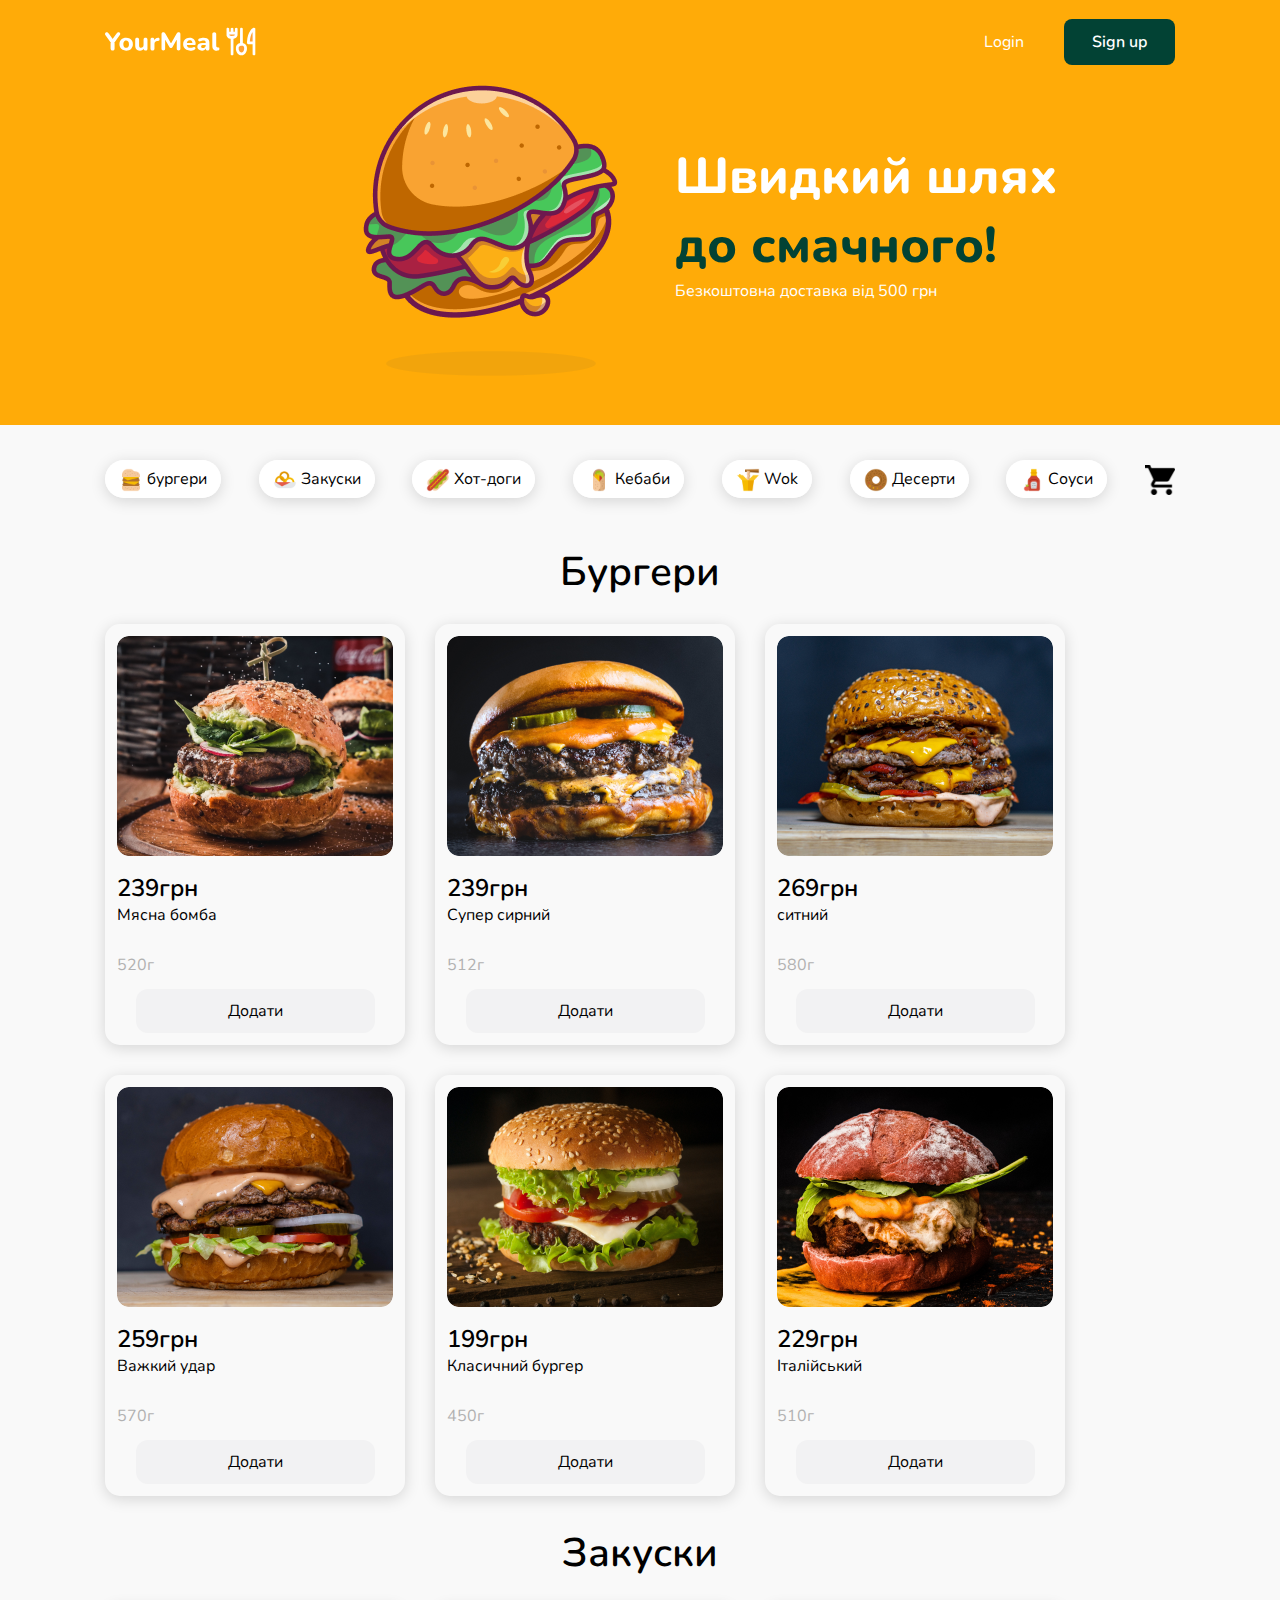
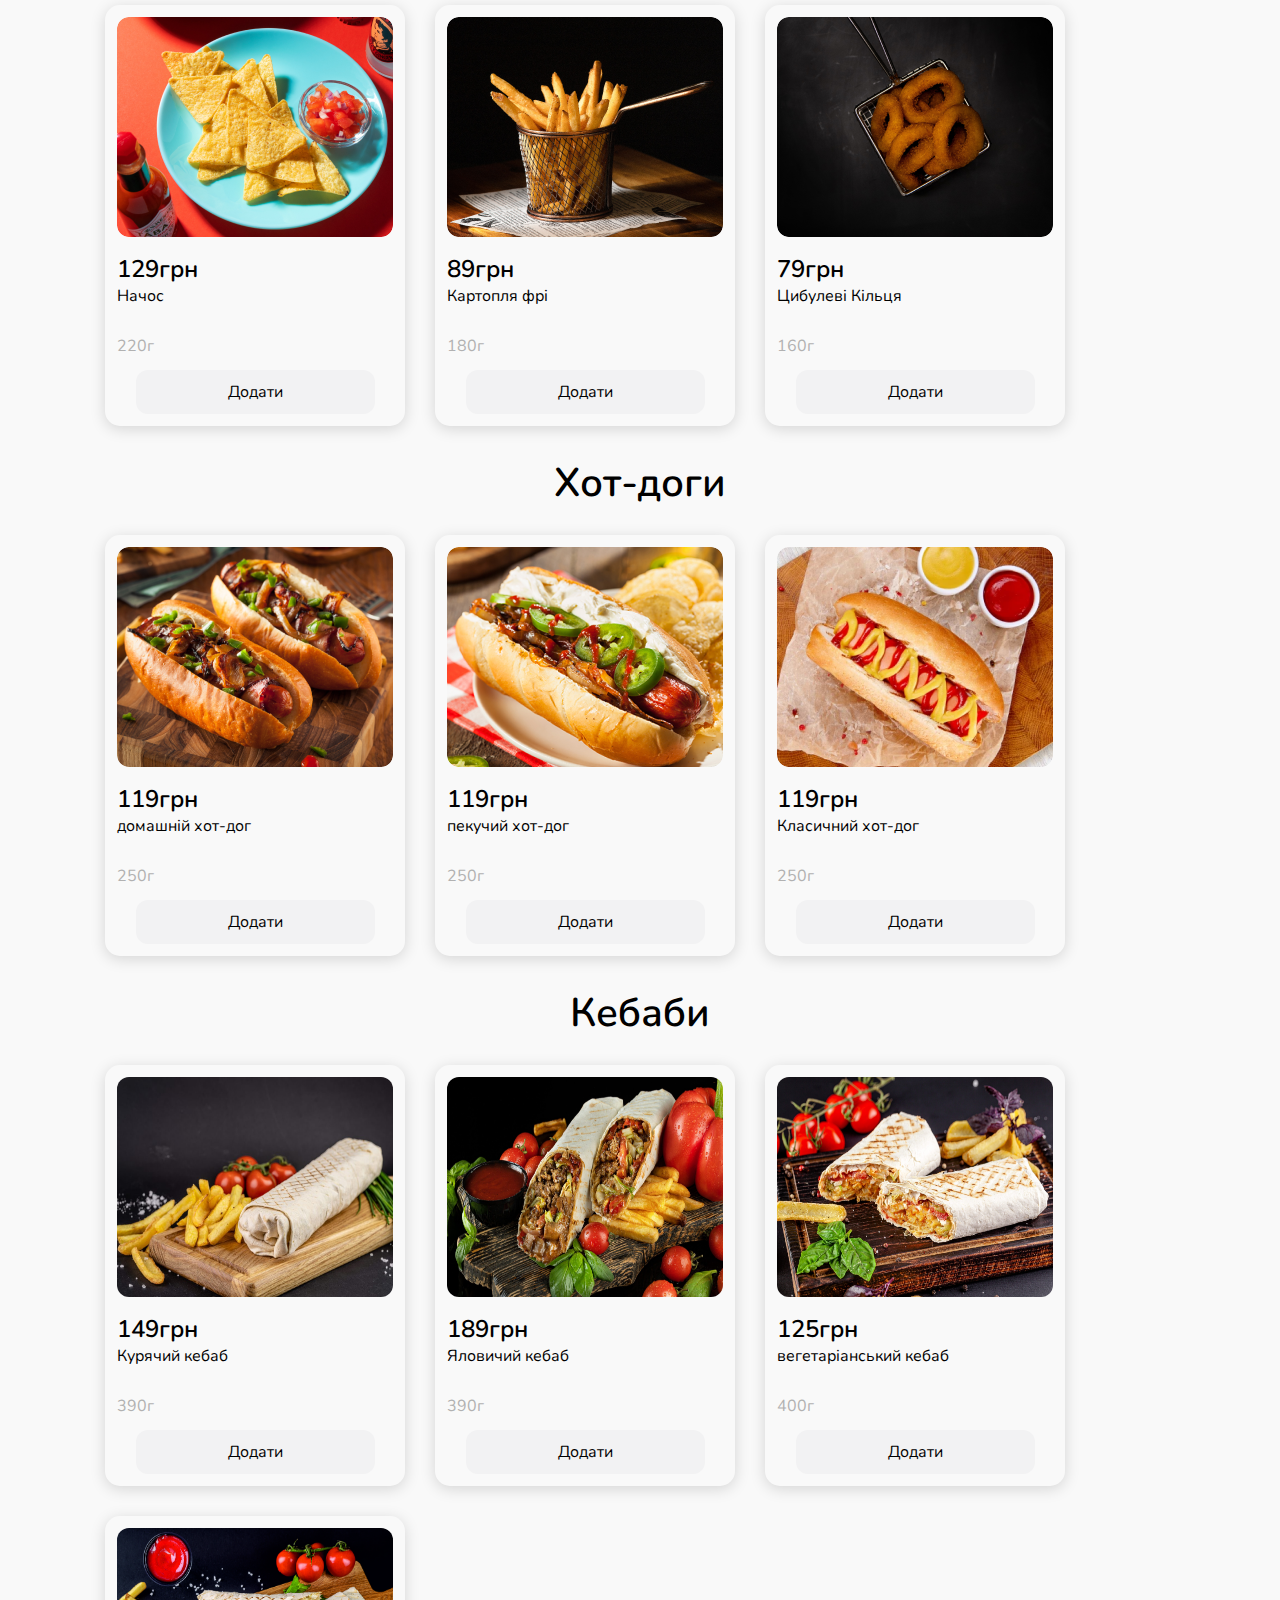
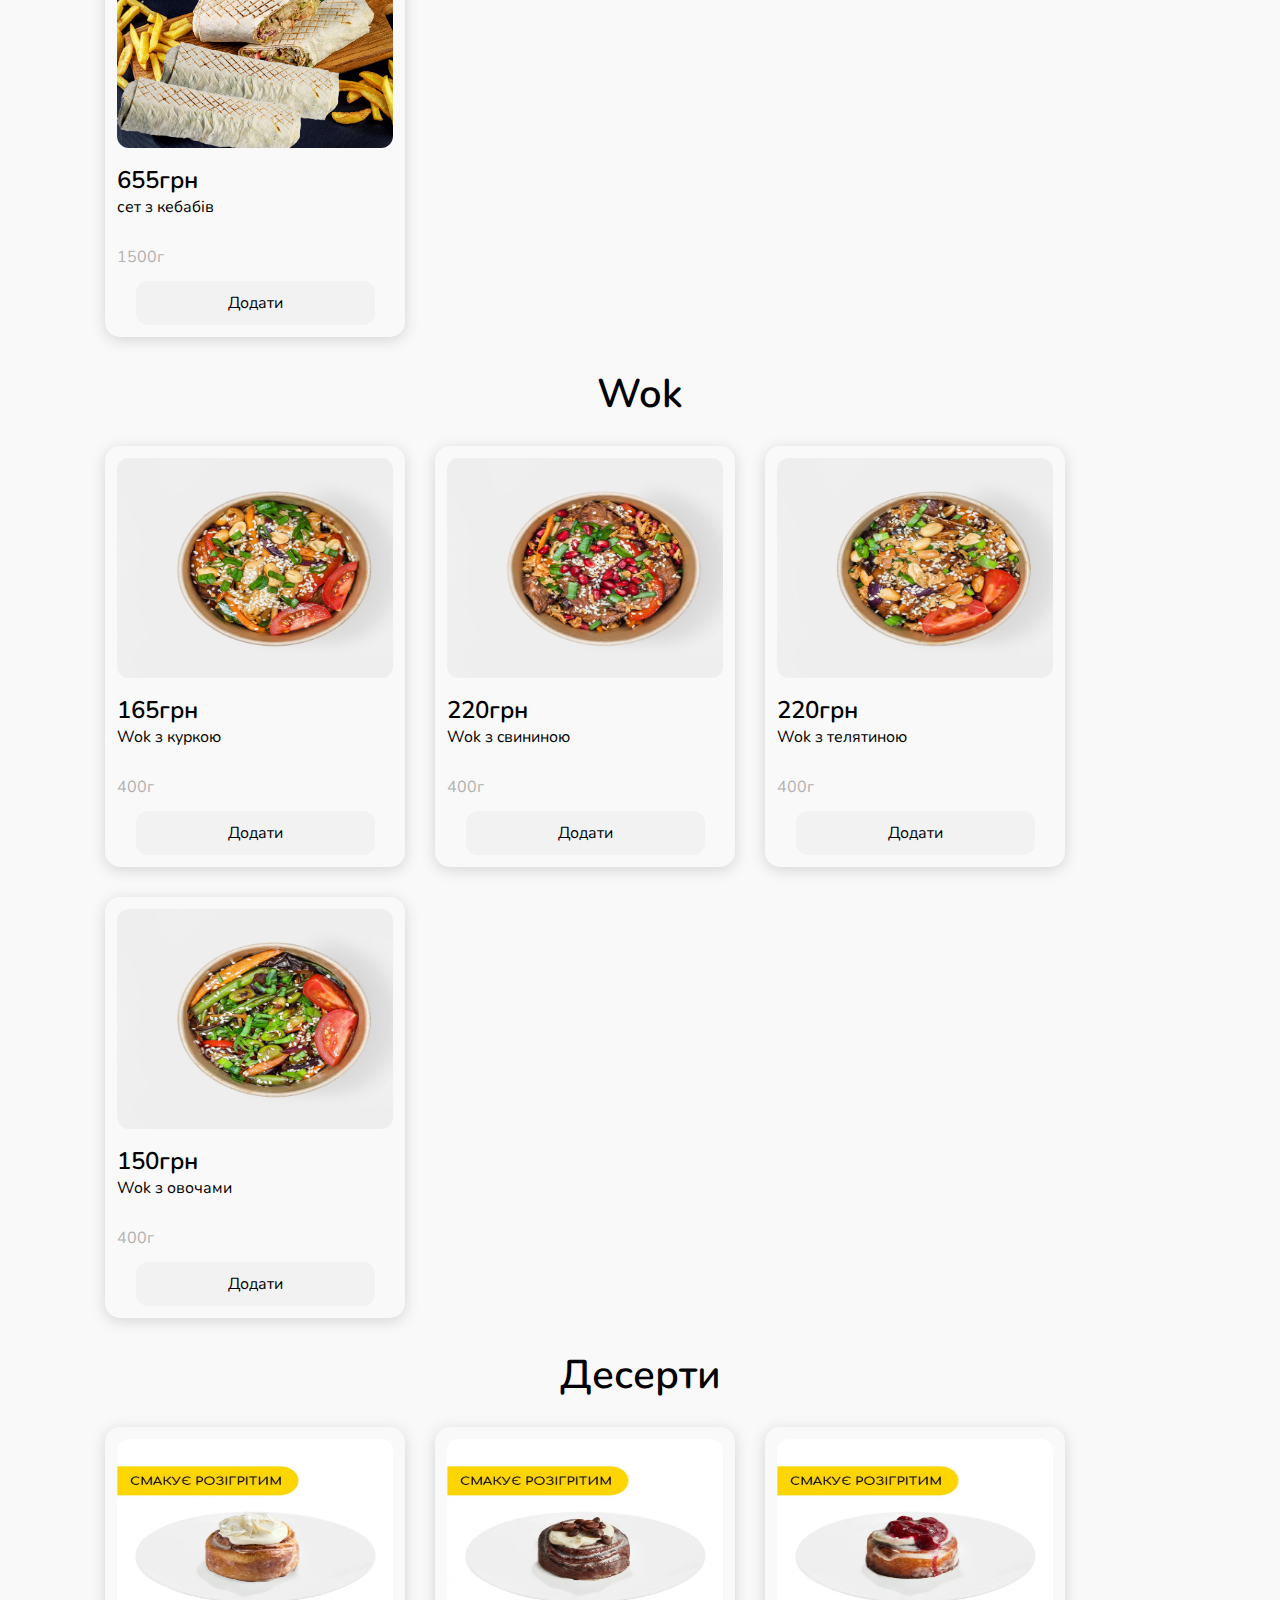
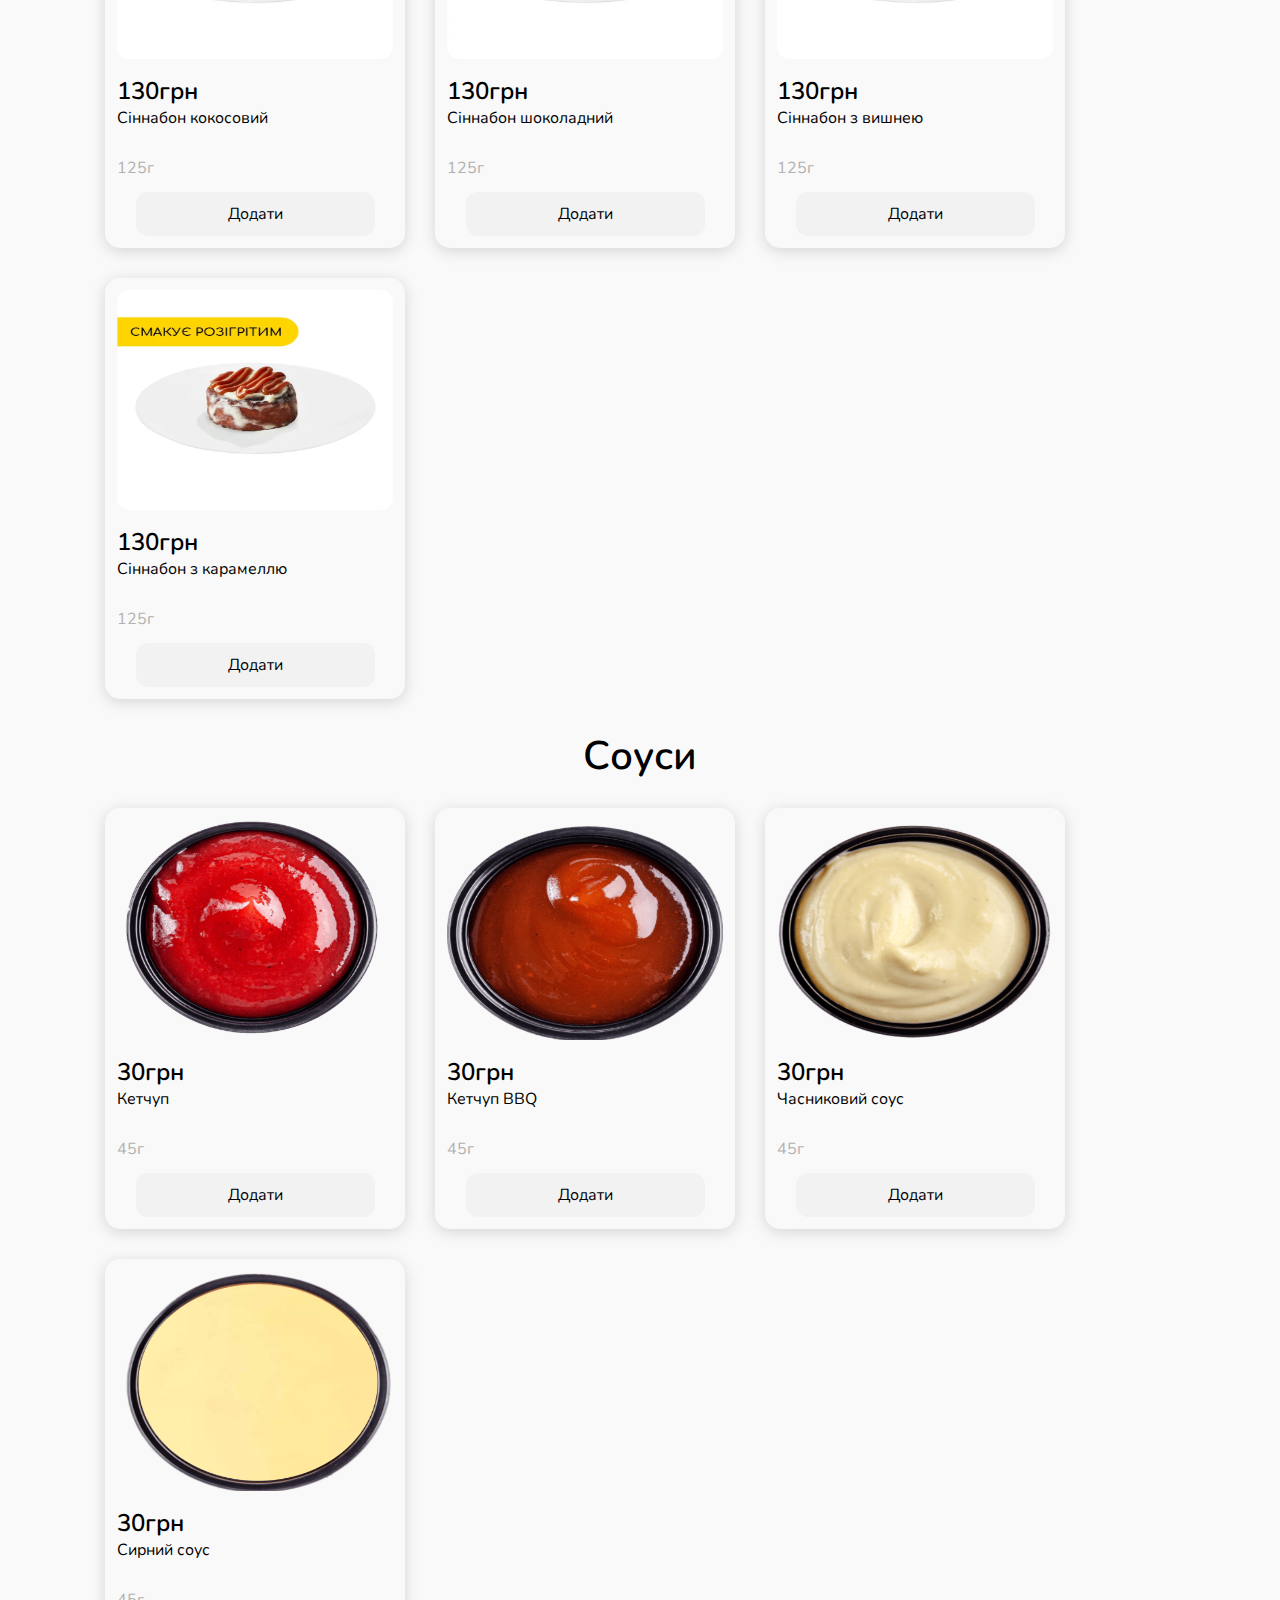
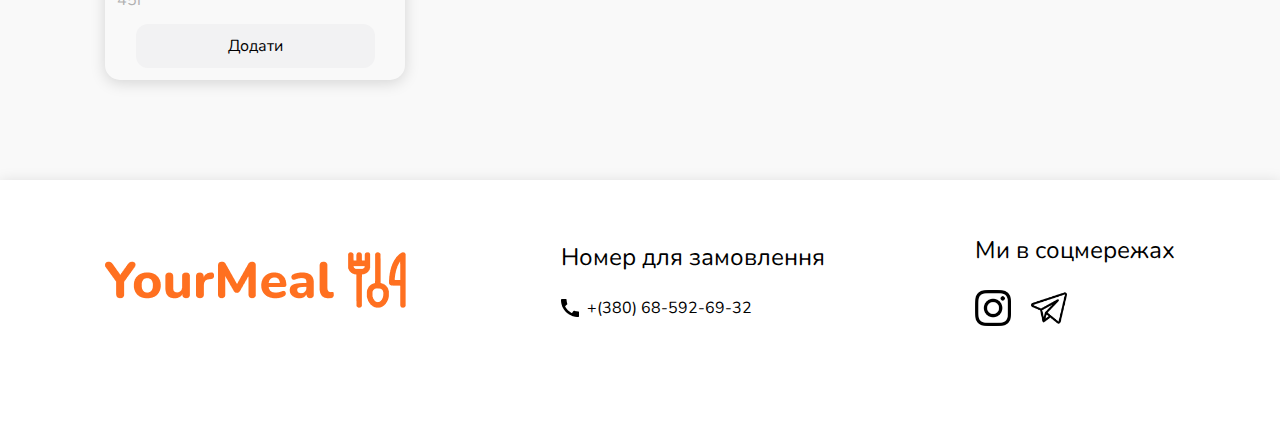
==== index.html @ e58328cc "Add YourMeal folder" ====
<!DOCTYPE html>
<html lang="en">
<head>
    <meta charset="UTF-8">
    <meta name="viewport" content="width=device-width, initial-scale=1.0">
    <link rel="icon" href="./img/page-img/pic.png" type="image/png">
    <title>YourMeal</title>
    <link rel="stylesheet" href="./css/reset.css">
    <link rel="stylesheet" href="./css/main.css">
    <!-- шрифти -->
    <link rel="preconnect" href="https://fonts.googleapis.com">
    <link rel="preconnect" href="https://fonts.gstatic.com" crossorigin>
    <link href="https://fonts.googleapis.com/css2?family=Nunito:wght@200..1000&display=swap" rel="stylesheet">
</head>
<body>
    <header class="header" id="header">
        <div class="container">
            <div class="header__nav-wrap">
                <a href="./index.html"><img src="./img/page-img/logo-header.svg" alt="YourMeal" class="logo"></a>
    
                <ul class="nav-btn">
                    <li class="nav-btn__item"><a href="#!" class="btn-login">Login</a></li>
                    <li class="nav-btn__item"><a href="#!" class="btn-sign">Sign up</a></li>
                </ul>
            </div> 
        </div>

        <div class="header__wrap">
                <img src="./img/page-img/pic.png" alt="pic">
                <div class="header-text-block">
                    <h1 class="header-title">Швидкий шлях <span class="accent">до смачного!</span></h1>
                    <p class="header-p">Безкоштовна доставка від 500 грн</p>
                </div>  
        </div>
    </header>

    <nav class="nav" id="nav">
        <div class="container">
            <div class="nav-row">

                <ul class="nav-list">
                    <li class="nav-list__item">
                        <a href="#burgers" class="nav-list__link"> <img src="./img/nav-logo/icon-cheeseburger.svg" alt="бургери"> бургери</a>
                    </li>

                    <li class="nav-list__item">
                        <a href="#snacks" class="nav-list__link"> <img src="./img/nav-logo/icon-onion.svg" alt="Закуски"> Закуски</a>
                    </li>

                    <li class="nav-list__item">
                        <a href="#hot-dogs" class="nav-list__link"> <img src="./img/nav-logo/icon-hotdog.svg" alt="Хот-доги"> Хот-доги</a>
                    </li>

                    <li class="nav-list__item">
                        <a href="#kebabs" class="nav-list__link"> <img src="./img/nav-logo/icon-shaurma.svg" alt="Кебаби"> Кебаби</a>
                    </li>

                    <li class="nav-list__item">
                        <a href="#wok" class="nav-list__link"> <img src="./img/nav-logo/icon-wok.svg" alt="Wok"> Wok</a>
                    </li>

                    <li class="nav-list__item">
                        <a href="#desserts" class="nav-list__link"> <img src="./img/nav-logo/icon-sweet.svg" alt="Десерти"> Десерти</a>
                    </li>

                    <li class="nav-list__item">
                        <a href="#sauces" class="nav-list__link"> <img src="./img/nav-logo/icon-catchup.svg" alt="Соуси"> Соуси</a>
                    </li>

                    <div>
                        <li class="nav-list__basket">
                            <a href="./basket.html" class="cart"><img src="./img/nav-logo/shopping-cart.png" alt="shopping cart" class="nav-list__logo"></a>
                        </li>
                    </div>
                </ul>
                
            </div>

        </div>
    </nav>

    <main class="menu-burgers">
        <div class="container">
            <a name="burgers"><h2 class="h2-food">Бургери</h2></a>

            <ul class="cards">
                <li class="card">
                    <div class="card__content">
                        <div class="card__content-wrap">
                            <img src="./img/burgers/bomb-burger.png" alt="Мясна бомба" class="card__img">
                            
                            <div class="card__title-wrap">
                                <div class="card__price">
                                    <p class="price-number">239</p>
                                    <p>грн</p>
                                </div>

                                <p class="card__name">Мясна бомба</p>
                            </div>
                            
                            <p class="card__waight">520г</p>
                        </div>
                        
                        <div class="card__btn-wrap">
                            <button class="card__btn">Додати</button>
                        </div>
                    </div>
                </li>

                <li class="card">
                    <div class="card__content">
                        <div class="card__content-wrap">
                            <img src="./img/burgers/cheese-burger.png" alt="Супер сирний бургер" class="card__img">
                            
                            <div class="card__title-wrap">
                                <div class="card__price">
                                    <p class="price-number">239</p>
                                    <p>грн</p>
                                </div>
                                <h5 class="card__name">Супер сирний</h5>
                            </div>
                            
                            <p class="card__waight">512г</p>
                        </div>
                        
                        <div class="card__btn-wrap">
                            <button class="card__btn">Додати</button>
                        </div>
                    </div>
                </li>

                <li class="card">
                    <div class="card__content">
                        <div class="card__content-wrap">
                            <img src="./img/burgers/big-burger.png" alt="Ситний бургер" class="card__img">
                            
                            <div class="card__title-wrap">
                                <div class="card__price">
                                    <p class="price-number">269</p>
                                    <p>грн</p>
                                </div>
                                <h5 class="card__name">ситний</h5>
                            </div>
                            
                            <p class="card__waight">580г</p>
                        </div>
                        
                        <div class="card__btn-wrap">
                            <button class="card__btn">Додати</button>
                        </div>
                    </div>
                </li>

                <li class="card">
                    <div class="card__content">
                        <div class="card__content-wrap">
                            <img src="./img/burgers/hit-burger.png" alt="Важкий удар" class="card__img">
                            
                            <div class="card__title-wrap">
                                <div class="card__price">
                                    <p class="price-number">259</p>
                                    <p>грн</p>
                                </div>
                                <h5 class="card__name">Важкий удар</h5>
                            </div>
                            
                            <p class="card__waight">570г</p>
                        </div>
                        
                        <div class="card__btn-wrap">
                            <button class="card__btn">Додати</button>
                        </div>
                    </div>
                </li>

                <li class="card">
                    <div class="card__content">
                        <div class="card__content-wrap">
                            <img src="./img/burgers/classic-burger.png" alt="Класичний бургер" class="card__img">
                            
                            <div class="card__title-wrap">
                                <div class="card__price">
                                    <p class="price-number">199</p>
                                    <p>грн</p>
                                </div>
                                <h5 class="card__name">Класичний бургер</h5>
                            </div>
                            
                            <p class="card__waight">450г</p>
                        </div>
                        
                        <div class="card__btn-wrap">
                            <button class="card__btn">Додати</button>
                        </div>
                    </div>
                </li>

                <li class="card">
                    <div class="card__content">
                        <div class="card__content-wrap">
                            <img src="./img/burgers/italian-burger.png" alt="Італійський" class="card__img">
                            
                            <div class="card__title-wrap">
                                <div class="card__price">
                                    <p class="price-number">229</p>
                                    <p>грн</p>
                                </div>
                                <h5 class="card__name">Італійський</h5>
                            </div>
                            
                            <p class="card__waight">510г</p>
                        </div>
                        
                        <div class="card__btn-wrap">
                            <button class="card__btn">Додати</button>
                        </div>
                    </div>
                </li>
            </ul>

        </div>
    </main>

    <main class="menu-snacks">
        <div class="container">
            <a name="snacks"><h2 class="h2-food">Закуски</h2></a>

            <ul class="cards">
                <li class="card">
                    <div class="card__content">
                        <div class="card__content-wrap">
                            <img src="./img/snacks/fleece.png" alt="Начос" class="card__img">
                            
                            <div class="card__title-wrap">
                                <div class="card__price">
                                    <p class="price-number">129</p>
                                    <p>грн</p>
                                </div>
                                <h5 class="card__name">Начос</h5>
                            </div>
                            
                            <p class="card__waight">220г</p>
                        </div>
                        
                        <div class="card__btn-wrap">
                            <button class="card__btn">Додати</button>
                        </div>
                    </div>
                </li>
            
                <li class="card">
                    <div class="card__content">
                        <div class="card__content-wrap">
                            <img src="./img/snacks/french-fries.png" alt="Картопля фрі" class="card__img">
                            
                            <div class="card__title-wrap">
                                <div class="card__price">
                                    <p class="price-number">89</p>
                                    <p>грн</p>
                                </div>
                                <h5 class="card__name">Картопля фрі</h5>
                            </div>
                            
                            <p class="card__waight">180г</p>
                        </div>
                        
                        <div class="card__btn-wrap">
                            <button class="card__btn">Додати</button>
                        </div>
                    </div>
                </li>
            
                <li class="card">
                    <div class="card__content">
                        <div class="card__content-wrap">
                            <img src="./img/snacks/onion-rings.png" alt="Цибулеві кільця" class="card__img">
                            
                            <div class="card__title-wrap">
                                <div class="card__price">
                                    <p class="price-number">79</p>
                                    <p>грн</p>
                                </div>
                                <h5 class="card__name">Цибулеві Кільця</h5>
                            </div>
                            
                            <p class="card__waight">160г</p>
                        </div>
                        
                        <div class="card__btn-wrap">
                            <button class="card__btn">Додати</button>
                        </div>
                    </div>
                </li>
            </ul>

        </div>
    </main>

    <main class="menu-hot-dogs">
        <div class="container">
            <a name="hot-dogs"><h2 class="h2-food">Хот-доги</h2></a>

            <ul class="cards">
                <li class="card">
                    <div class="card__content">
                        <div class="card__content-wrap">
                            <img src="./img/hot-dogs/homely.png" alt="домашній хот-дог" class="card__img">
                            
                            <div class="card__title-wrap">
                                <div class="card__price">
                                    <p class="price-number">119</p>
                                    <p>грн</p>
                                </div>
                                <h5 class="card__name">домашній хот-дог</h5>
                            </div>
                            
                            <p class="card__waight">250г</p>
                        </div>
                        
                        <div class="card__btn-wrap">
                            <button class="card__btn">Додати</button>
                        </div>
                    </div>
                </li>
            
                <li class="card">
                    <div class="card__content">
                        <div class="card__content-wrap">
                            <img src="./img/hot-dogs/burning.png" alt="пекучий хот-дог" class="card__img">
                            
                            <div class="card__title-wrap">
                                <div class="card__price">
                                    <p class="price-number">119</p>
                                    <p>грн</p>
                                </div>
                                <h5 class="card__name">пекучий хот-дог</h5>
                            </div>
                            
                            <p class="card__waight">250г</p>
                        </div>
                        
                        <div class="card__btn-wrap">
                            <button class="card__btn">Додати</button>
                        </div>
                    </div>
                </li>
            
                <li class="card">
                    <div class="card__content">
                        <div class="card__content-wrap">
                            <img src="./img/hot-dogs/classic.png" alt="Класичний хот-дог" class="card__img">
                            
                            <div class="card__title-wrap">
                                <div class="card__price">
                                    <p class="price-number">119</p>
                                    <p>грн</p>
                                </div>
                                <h5 class="card__name">Класичний хот-дог</h5>
                            </div>
                            
                            <p class="card__waight">250г</p>
                        </div>
                        
                        <div class="card__btn-wrap">
                            <button class="card__btn">Додати</button>
                        </div>
                    </div>
                </li>
            </ul>

        </div>
    </main>
    
    <main class="menu-kebabs">
        
        <div class="container">
            <a name="kebabs"><h2 class="h2-food">Кебаби</h2></a>

            <ul class="cards">
                <li class="card">
                    <div class="card__content">
                        <div class="card__content-wrap">
                            <img src="./img/kebab/chicken.jpg" alt="Курячий кебаб" class="card__img">
                            
                            <div class="card__title-wrap">
                                <div class="card__price">
                                    <p class="price-number">149</p>
                                    <p>грн</p>
                                </div>
                                <h5 class="card__name">Курячий кебаб</h5>
                            </div>
                            
                            <p class="card__waight">390г</p>
                        </div>
                        
                        <div class="card__btn-wrap">
                            <button class="card__btn">Додати</button>
                        </div>
                    </div>
                </li>
            
                <li class="card">
                    <div class="card__content">
                        <div class="card__content-wrap">
                            <img src="./img/kebab/beef.jpg" alt="Яловичий кебаб" class="card__img">
                            
                            <div class="card__title-wrap">
                                <div class="card__price">
                                    <p class="price-number">189</p>
                                    <p>грн</p>
                                </div>
                                <h5 class="card__name">Яловичий кебаб</h5>
                            </div>
                            
                            <p class="card__waight">390г</p>
                        </div>
                        
                        <div class="card__btn-wrap">
                            <button class="card__btn">Додати</button>
                        </div>
                    </div>
                </li>
            
                <li class="card">
                    <div class="card__content">
                        <div class="card__content-wrap">
                            <img src="./img/kebab/vegetarian.jpg" alt="вегетаріанський кебаб" class="card__img">
                            
                            <div class="card__title-wrap">
                                <div class="card__price">
                                    <p class="price-number">125</p>
                                    <p>грн</p>
                                </div>
                                <h5 class="card__name">вегетаріанський кебаб</h5>
                            </div>
                            
                            <p class="card__waight">400г</p>
                        </div>
                        
                        <div class="card__btn-wrap">
                            <button class="card__btn">Додати</button>
                        </div>
                    </div>
                </li>

                <li class="card">
                    <div class="card__content">
                        <div class="card__content-wrap">
                            <img src="./img/kebab/set.jpg" alt="сет з кебабів" class="card__img">
                            
                            <div class="card__title-wrap">
                                <div class="card__price">
                                    <p class="price-number">655</p>
                                    <p>грн</p>
                                </div>
                                <h5 class="card__name">сет з кебабів</h5>
                            </div>
                            
                            <p class="card__waight">1500г</p>
                        </div>
                        
                        <div class="card__btn-wrap">
                            <button class="card__btn">Додати</button>
                        </div>
                    </div>
                </li>

            </ul>

        </div>
    </main>

    <main class="menu-wok">
        <div class="container">
            <a name="wok"><h2 class="h2-food">Wok</h2></a>

            <ul class="cards">
                <li class="card">
                    <div class="card__content">
                        <div class="card__content-wrap">
                            <img src="./img/wok/chiken.jpg" alt="Wok з куркою" class="card__img">
                            
                            <div class="card__title-wrap">
                                <div class="card__price">
                                    <p class="price-number">165</p>
                                    <p>грн</p>
                                </div>
                                <h5 class="card__name">Wok з куркою</h5>
                            </div>
                            
                            <p class="card__waight">400г</p>
                        </div>
                        
                        <div class="card__btn-wrap">
                            <button class="card__btn">Додати</button>
                        </div>
                    </div>
                </li>
            
                <li class="card">
                    <div class="card__content">
                        <div class="card__content-wrap">
                            <img src="./img/wok/porcine.jpg" alt="Wok з свининою" class="card__img">
                            
                            <div class="card__title-wrap">
                                <div class="card__price">
                                    <p class="price-number">220</p>
                                    <p>грн</p>
                                </div>
                                <h5 class="card__name">Wok з cвининою</h5>
                            </div>
                            
                            <p class="card__waight">400г</p>
                        </div>
                        
                        <div class="card__btn-wrap">
                            <button class="card__btn">Додати</button>
                        </div>
                    </div>
                </li>
            
                <li class="card">
                    <div class="card__content">
                        <div class="card__content-wrap">
                            <img src="./img/wok/beef.jpg" alt="Wok з телятиною" class="card__img">
                            
                            <div class="card__title-wrap">
                                <div class="card__price">
                                    <p class="price-number">220</p>
                                    <p>грн</p>
                                </div>
                                <h5 class="card__name">Wok з телятиною</h5>
                            </div>
                            
                            <p class="card__waight">400г</p>
                        </div>
                        
                        <div class="card__btn-wrap">
                            <button class="card__btn">Додати</button>
                        </div>
                    </div>
                </li>

                
                    <li class="card">
                        <div class="card__content">
                            <div class="card__content-wrap">
                                <img src="./img/wok/vegetable.jpg" alt="Wok з овочами" class="card__img">
                                
                                <div class="card__title-wrap">
                                    <div class="card__price">
                                        <p class="price-number">150</p>
                                        <p>грн</p>
                                    </div>
                                    <h5 class="card__name">Wok з овочами</h5>
                                </div>
                                
                                <p class="card__waight">400г</p>
                            </div>
                            
                            <div class="card__btn-wrap">
                                <button class="card__btn">Додати</button>
                            </div>
                        </div>
                    </li>
            </ul>

        </div>
    </main>

    <main class="menu-desserts">
        <div class="container">
            <a name="desserts"><h2 class="h2-food">Десерти</h2></a>

            <ul class="cards">
                <li class="card">
                    <div class="card__content">
                        <div class="card__content-wrap">
                            <img src="./img/desserts/cinnabon-coconut.webp" alt="Сіннабон кокосовий" class="card__img">
                            
                            <div class="card__title-wrap">
                                <div class="card__price">
                                    <p class="price-number">130</p>
                                    <p>грн</p>
                                </div>
                                <h5 class="card__name">Сіннабон кокосовий</h5>
                            </div>
                            
                            <p class="card__waight">125г</p>
                        </div>
                        
                        <div class="card__btn-wrap">
                            <button class="card__btn">Додати</button>
                        </div>
                    </div>
                </li>
            
                <li class="card">
                    <div class="card__content">
                        <div class="card__content-wrap">
                            <img src="./img/desserts/sinn-choc.webp" alt="Сіннабон шоколадний" class="card__img">
                            
                            <div class="card__title-wrap">
                                <div class="card__price">
                                    <p class="price-number">130</p>
                                    <p>грн</p>
                                </div>
                                <h5 class="card__name">Сіннабон шоколадний</h5>
                            </div>
                            
                            <p class="card__waight">125г</p>
                        </div>
                        
                        <div class="card__btn-wrap">
                            <button class="card__btn">Додати</button>
                        </div>
                    </div>
                </li>
            
                <li class="card">
                    <div class="card__content">
                        <div class="card__content-wrap">
                            <img src="./img/desserts/sinn-cher.webp" alt="Сіннабон з вишнею" class="card__img">
                            
                            <div class="card__title-wrap">
                                <div class="card__price">
                                    <p class="price-number">130</p>
                                    <p>грн</p>
                                </div>
                                <h5 class="card__name">Сіннабон з вишнею</h5>
                            </div>
                            
                            <p class="card__waight">125г</p>
                        </div>
                        
                        <div class="card__btn-wrap">
                            <button class="card__btn">Додати</button>
                        </div>
                    </div>
                </li>

                <li class="card">
                    <div class="card__content">
                        <div class="card__content-wrap">
                            <img src="./img/desserts/sinn-caram.webp" alt="Сіннабон з карамеллю" class="card__img">
                                
                            <div class="card__title-wrap">
                                <div class="card__price">
                                    <p class="price-number">130</p>
                                    <p>грн</p>
                                </div>
                                <h5 class="card__name">Сіннабон з карамеллю</h5>
                            </div>
                                
                            <p class="card__waight">125г</p>
                        </div>
                            
                        <div class="card__btn-wrap">
                            <button class="card__btn">Додати</button>
                        </div>
                    </div>
                </li>

            </ul>

        </div>
    </main>

    <main class="menu-sauces">
        <div class="container">
            <a name="sauces"><h2 class="h2-food">Соуси</h2></a>

            <ul class="cards">
                <li class="card">
                    <div class="card__content">
                        <div class="card__content-wrap">
                            <img src="./img/sauces/ketchup.png" alt="Кетчуп" class="card__img">
                            
                            <div class="card__title-wrap">
                                <div class="card__price">
                                    <p class="price-number">30</p>
                                    <p>грн</p>
                                </div>
                                <h5 class="card__name">Кетчуп</h5>
                            </div>
                            
                            <p class="card__waight">45г</p>
                        </div>
                        
                        <div class="card__btn-wrap">
                            <button class="card__btn">Додати</button>
                        </div>
                    </div>
                </li>
            
                <li class="card">
                    <div class="card__content">
                        <div class="card__content-wrap">
                            <img src="./img/sauces/ketchup-bbq.png" alt="Кетчуп BBQ" class="card__img">
                            
                            <div class="card__title-wrap">
                                <div class="card__price">
                                    <p class="price-number">30</p>
                                    <p>грн</p>
                                </div>
                                <h5 class="card__name">Кетчуп BBQ</h5>
                            </div>
                            
                            <p class="card__waight">45г</p>
                        </div>
                        
                        <div class="card__btn-wrap">
                            <button class="card__btn">Додати</button>
                        </div>
                    </div>
                </li>
            
                <li class="card">
                    <div class="card__content">
                        <div class="card__content-wrap">
                            <img src="./img/sauces/garlicky.png" alt="Часниковий соус" class="card__img">
                            
                            <div class="card__title-wrap">
                                <div class="card__price">
                                    <p class="price-number">30</p>
                                    <p>грн</p>
                                </div>
                                <h5 class="card__name">Часниковий соус</h5>
                            </div>
                            
                            <p class="card__waight">45г</p>
                        </div>
                        
                        <div class="card__btn-wrap">
                            <button class="card__btn">Додати</button>
                        </div>
                    </div>
                </li>

                
                <li class="card">
                    <div class="card__content">
                        <div class="card__content-wrap">
                            <img src="./img/sauces/cheesy.png" alt="сирний соус" class="card__img">
                                
                            <div class="card__title-wrap">
                                <div class="card__price">
                                    <p class="price-number">30</p>
                                    <p>грн</p>
                                </div>
                                <h5 class="card__name">Cирний соус</h5>
                            </div>
                                
                            <p class="card__waight">45г</p>
                        </div>
                            
                        <div class="card__btn-wrap">
                            <button class="card__btn">Додати</button>
                        </div>
                    </div>
                </li>

            </ul>

        </div>
    </main>

    <footer class="footer">
        <div class="container">
            <div class="footer-wrap">
                <a href="./index.html" class="img-logo"><img src="./img/page-img/logo-footer.png" alt="YourMeal"></a>
                

                    <div class="footer-text-block">
                        <h4 class="footer-title">Номер для замовлення</h4>
                        <div class="phone-wrap">
                            <img src="./img/footer-img/phone.png" alt="phone-icon">
                            <a href="tel:+380685926932" class="phone-number">+(380) 68-592-69-32</a>
                        </div>
                        
                    </div> 

                    <div class="footer-text-block">
                        <h4 class="footer-title">Ми в соцмережах</h4>
                        <div class="footer-logo-wrap">
                            <a href="#!"><img src="./img/footer-img/instagram.png" alt="instagram" class="footer-logo"></a>
                            <a href="#!"><img src="./img/footer-img/telegram.png" alt="telegram" class="footer-logo"></a>
                        </div>
                    </div> 
                
            </div>
        </div>
    </footer>

    <script src="./js/main.js"></script>
</body>
</html>
---- css/main.css ----
:root {
    --black: #000;
    --white: #fff;
    --bg-white: #F9F9F9;
    --accent: #024234; ;
    --yellow: #FFAB08; 
    --grey: #B1B1B1;
    --grey-btn: #F2F2F3;
    
    /* light mode */
    --text-color :var(--black);
    --page-bg: var(--bg-white);
    --header-bg: var(--yellow);
    --card-bg: var(--white);
    --title-waight: var(--grey);
    --color-btn: var(--grey-btn);
    --btn-hover: var(--accent);
    --text-hover: var(--white);


    /* Test color */
    /*#024234*/

    
    --box-shadow: 0px 3px 15px 0px rgba(0, 0, 0, 0.15);
   /* box-shadow: 0px 5px 35px 0px rgba(0, 0, 0, 0.25);*/
}

html {
    scroll-behavior: smooth;
}

body {
    font-family: 'Nunito', sans-serif;
    min-height: 100vh;
    color: var(--text-color);  
    background: var(--page-bg);
    font-size: 16px;
}

.container {
    padding-left: 105px;
    padding-right: 105px;
}

/* Header */

.header {
    padding-top: 24px;
    padding-bottom: 24px; /*у макеті немає*/

    background-color: var(--header-bg);
}

.header__nav-wrap {
    display: flex;
    justify-content: space-between;
    align-items: center;
    column-gap: 30px;
    row-gap: 20px;
    flex-wrap: wrap;
}

.nav-btn {
    display: flex;
    align-items: center;
    column-gap: 40px;
    font-size: 16px;
}

.btn-login {
    color: var(--white);
    transition: color 0.3s ease;
}
.btn-login:hover {
    color: #024234;
}

.btn-sign {
    color: var(--white);
    background-color: var(--btn-hover);

    font-weight: 600;
    padding-top: 12px;
    padding-bottom: 12px;
    padding-left: 28px;
    padding-right: 28px;
    border-radius: 8px;

    transition: box-shadow 0.3s ease;
}
.btn-sign:hover {
    box-shadow: 0px 5px 35px 0px rgba(0, 0, 0, 0.20);
}

.header__wrap {
    display: flex; /* Додаємо Flexbox для .header-wrap */
    align-items: center; /* Центрує вертикально */
    column-gap: 21px; /* Відступ між колонками */
    padding-left: 328px;
    padding-bottom: 16px;
}

.header-title {
    font-size: 50px;
    font-weight: 800;
    color: var(--white);
    width: 437px;
}

.accent {
    color: var(--btn-hover);
}

.header-p {
    color: var(--white);
}

/* Nav */

.nav {
    padding-top: 40px;
    padding-bottom: 25px;
    

    background-color: var(--bg-white); /* Додайте фон, якщо потрібно */
    z-index: 1; /* Переконайтеся, що панель знаходиться поверх інших елементів */
    position: sticky; /* Застосуйте sticky позиціонування */
    top: 0; /* Прив'язка до верхньої частини вікна */
}

.nav.box-shadow {
    box-shadow: var(--box-shadow); /* Додаємо box-shadow */
}

.nav-list {
    display: flex;
    justify-content: space-between;
    align-items: center;
    column-gap: 24px;
    row-gap: 20px;
    flex-wrap: wrap;

    /* липка панель */
    
}


.nav-list__link {
    text-decoration: none;
    color: var(--text-color);
    padding-top: 8px;
    padding-bottom: 8px;
    padding-left: 14px;
    padding-right: 14px;
    border-radius: 50px;
    background: var(--white);
    box-shadow: var(--box-shadow);

    transition: background-color 0.5s ease;
}

.nav-list__link:hover {
    background-color: var(--btn-hover);  
    color: var(--white);
}

.nav-list__logo {
    width: 30px;
    height: 30px;
    transition: opacity 0.2s ease-in;
}

.nav-list__logo:hover {
    opacity: 0.6;
}


/* Food menu */

.menu-burgers {
    padding-top: 25px;
}


.h2-food {
    font-size: 40px;
    font-weight: 600;

    display: block;
    text-align: center;

    padding-bottom: 25px;
}

/* cards  300*411 */

.cards {
    display: flex;
    flex-wrap: wrap;
    /*justify-content: center; /* Центрує .tools горизонтально */
    
    column-gap: 30px;
    row-gap: 30px;

    padding-bottom: 30px;
}

.card {
    width: 300px;

    border-radius: 15px;
    padding-top: 12px;

    box-shadow: var(--box-shadow);
}

.card__content-wrap {
    padding-left: 12px;
}

.card__title-wrap {
    padding-top: 16px;
    padding-bottom: 28px;
    color: var(--text-color);
}

.card__price {
    display:    flex;

    font-weight: 600;
    font-size: 24px;
}


.card__waight {
    color: var(--title-waight);
    padding-bottom: 13px;
}


.card__btn {
    border-radius: 12px;
    background-color: var(--color-btn);
    color: var(--text-color);
    padding-top: 11px;
    padding-bottom: 11px;
    padding-left: 92px;
    padding-right: 92px;

    transition: background-color 0.3s ease, color 0.3s ease; /* Плавність зміни кольорів */
}

.card__btn:hover {
    background-color: var(--btn-hover); 
    color: var(--text-hover); 
}

.card__btn-wrap {
    text-align: center;
    padding-bottom: 12px;
}

.card__img {
    width: 276px;
    height: 220px;
    border-radius: 12px;
}

/*.brands-card {
    border: 1px solid #2E343A;
    border-radius: 18px;
    background: var(--card-bg);
    box-shadow: 0px 5px 35px 0px rgba(0, 0, 0, 0.3);
}*/

.menu-sauces {
    padding-bottom: 70px;
}

/* Footer */

.footer {
    background-color: var(--card-bg);
    box-shadow: var(--box-shadow);
}

.footer-wrap {
    padding-top: 54px;
    padding-bottom: 100px;

    display: flex;
    justify-content: space-between;
    align-items: center;
    flex-wrap: wrap;
}

.footer-title {
    padding-bottom: 24px;
    font-size: 24px;
}

.phone-wrap {
    display: flex;
    align-items: center;
    gap: 8px;
}

.phone-number {
    text-decoration: none;
    color: var(--text-color);
    transition: opacity 0.2s ease-in;
}

.phone-number:hover {
    opacity: 0.8;
}

.footer-logo-wrap {
    display: flex;
    gap: 20px; 
}

.footer-logo {

    height: 36px;
    width: 36px;
    transition: opacity 0.2s ease-in;
}

.footer-logo:hover {
    opacity: 0.8;
}

/* basket */

.basket {
    padding-top: 50px;
    padding-bottom: 70px;
}

.basket-card {
    background: var(--card-bg);
    border-radius: 15px;
    box-shadow: var(--box-shadow);
    padding: 24.5px 24.5px 0 24.5px;
}

.product-cards {


    display: flex;
    flex-wrap: wrap;
    /*justify-content: center; /* Центрує .tools горизонтально */

    column-gap: 20px;
    row-gap: 30px;

    padding-bottom: 30px;
}

.product-card {

    width: 300px;

    border-radius: 15px;
    padding-top: 12px;

    box-shadow: var(--box-shadow);
}

.product-card-wrap {
    padding-left: 12px;
}

.product-card-title {
    padding-top: 16px;
    color: var(--text-color);
}

.product-card-title__name {
    font-size: 24px;
}

.product-card-btn {
    padding-top: 13px;
    padding-left: 12px;
    padding-bottom: 12px;
}

.basket-product__counter {
    width: 80px;  /* Фіксована ширина */
    height: 40px; /* Фіксована висота */

    display: flex;
    align-items: center;
    justify-content: space-between;
    padding: 13px;
    background-color: var(--grey-btn);
    border-radius: 12px;
}

.final-cost__title {
    font-size: 24px;
}

.delivery {
    display: flex;
    column-gap: 10px;
    padding-top: 10px;
    padding-bottom: 24px;
}

.completion {
    text-align: center;
    padding-bottom: 12px;
}

.completion__btn {
    border-radius: 12px;
    background-color: var(--color-btn);
    color: var(--text-color);
    padding-top: 11px;
    padding-bottom: 11px;
    padding-left: 92px;
    padding-right: 92px;

    transition: background-color 0.3s ease, color 0.3s ease; /* Плавність зміни кольорів */
}

.completion__btn:hover {
    background-color: var(--btn-hover);
    color: var(--text-hover);
}


/*.card__btn-wrap {
    text-align: center;
    padding-bottom: 12px;
}*/
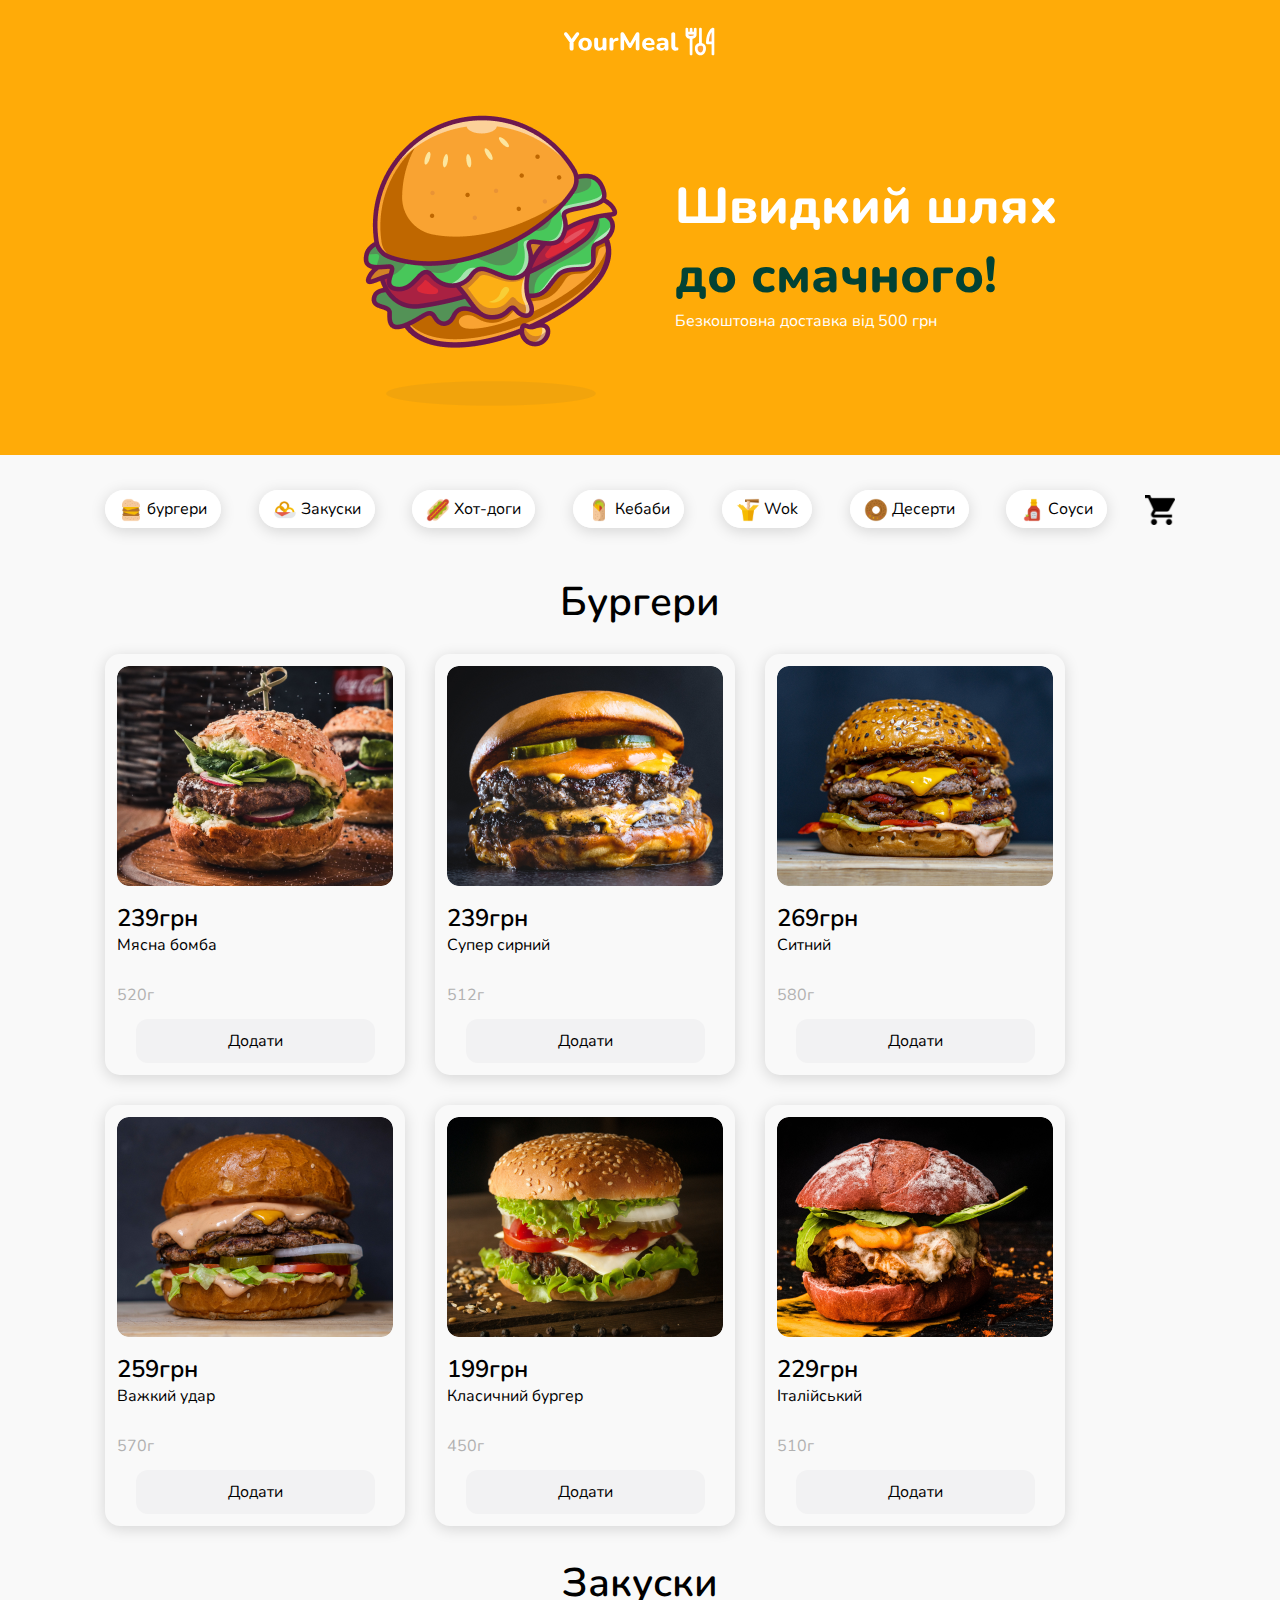
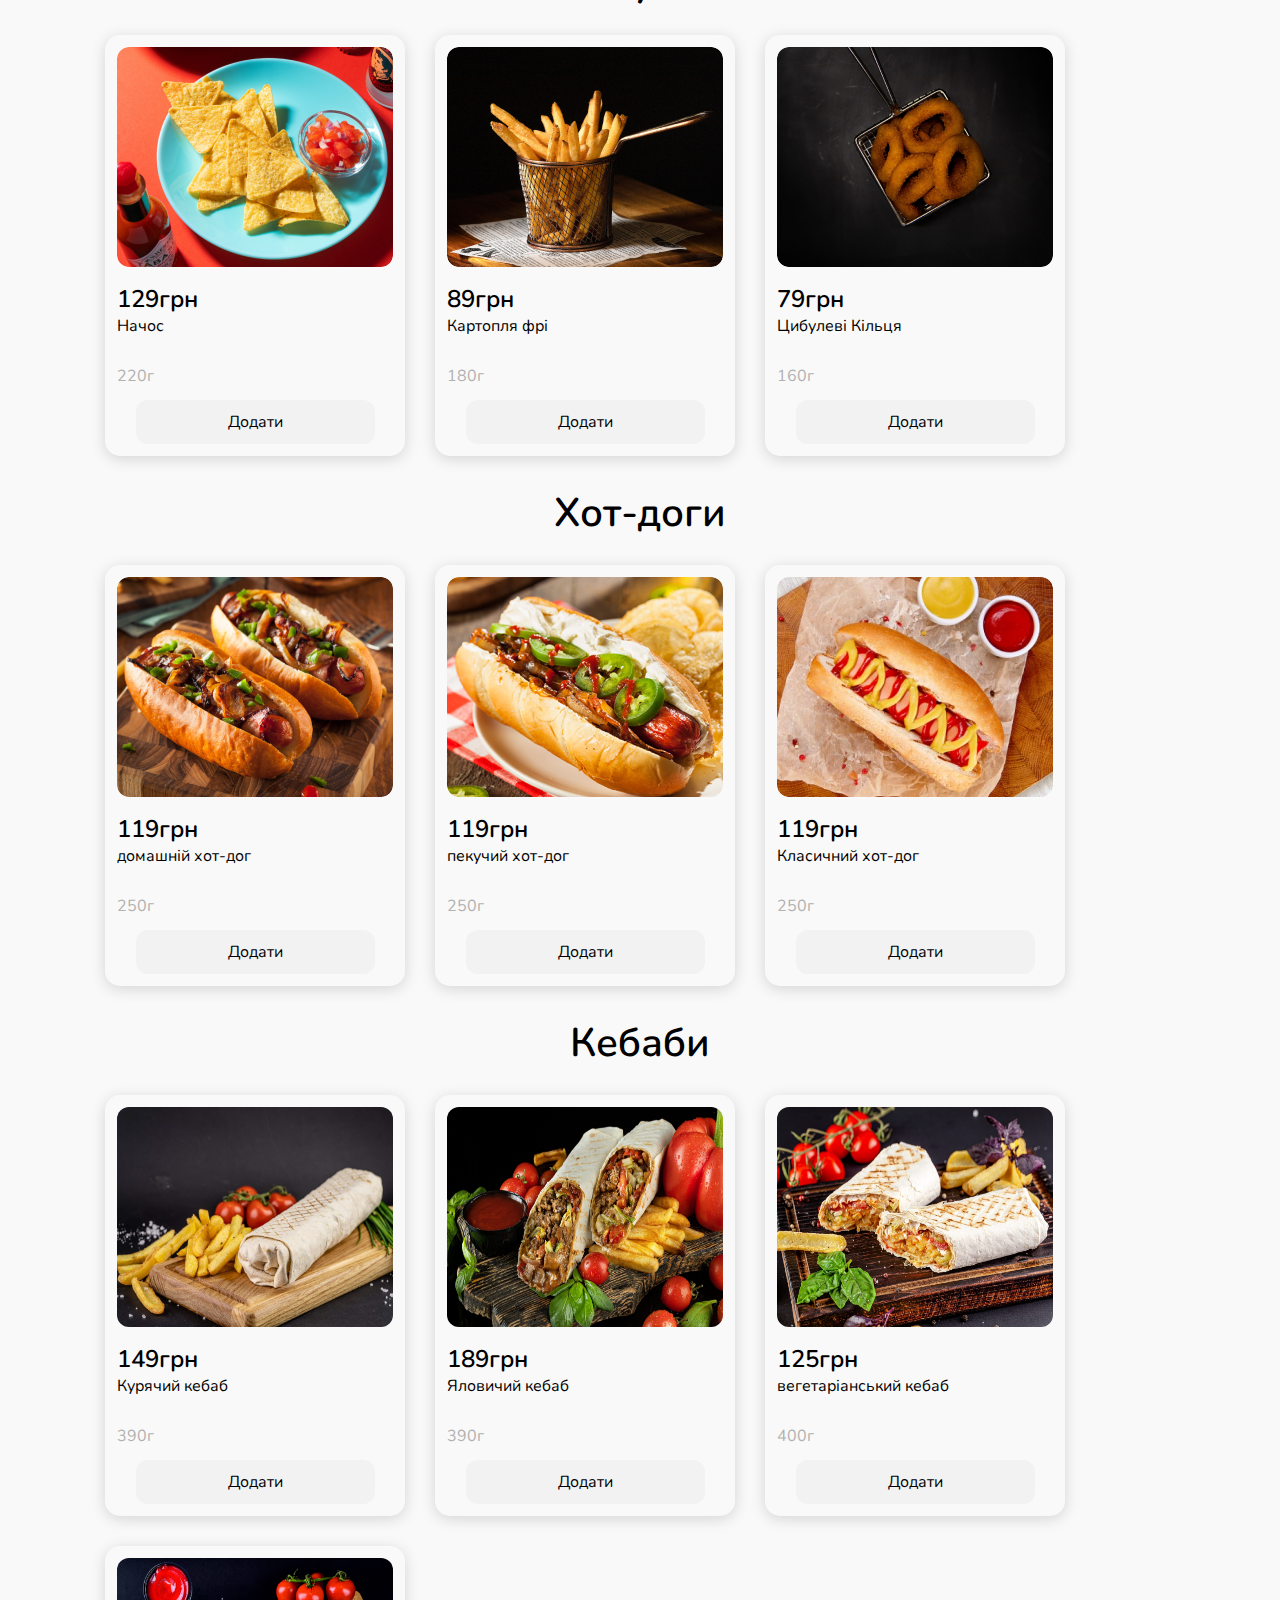
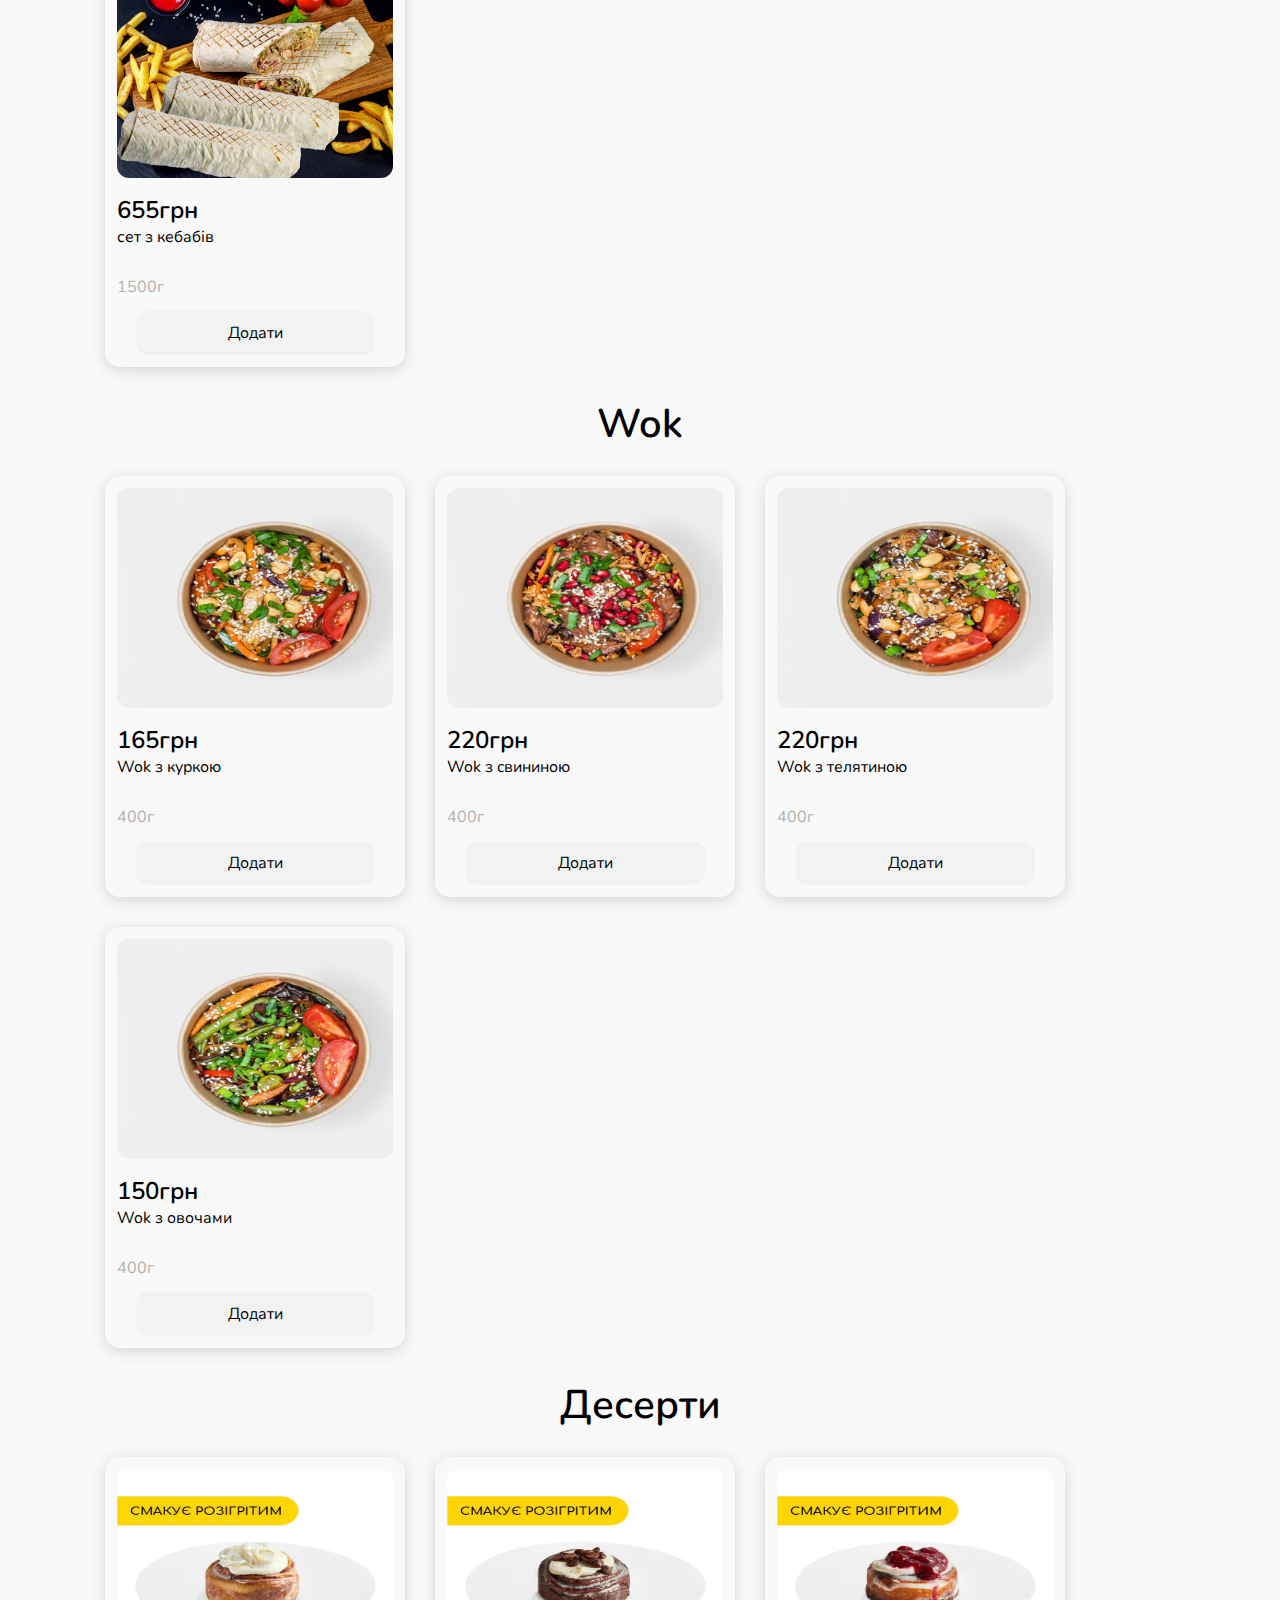
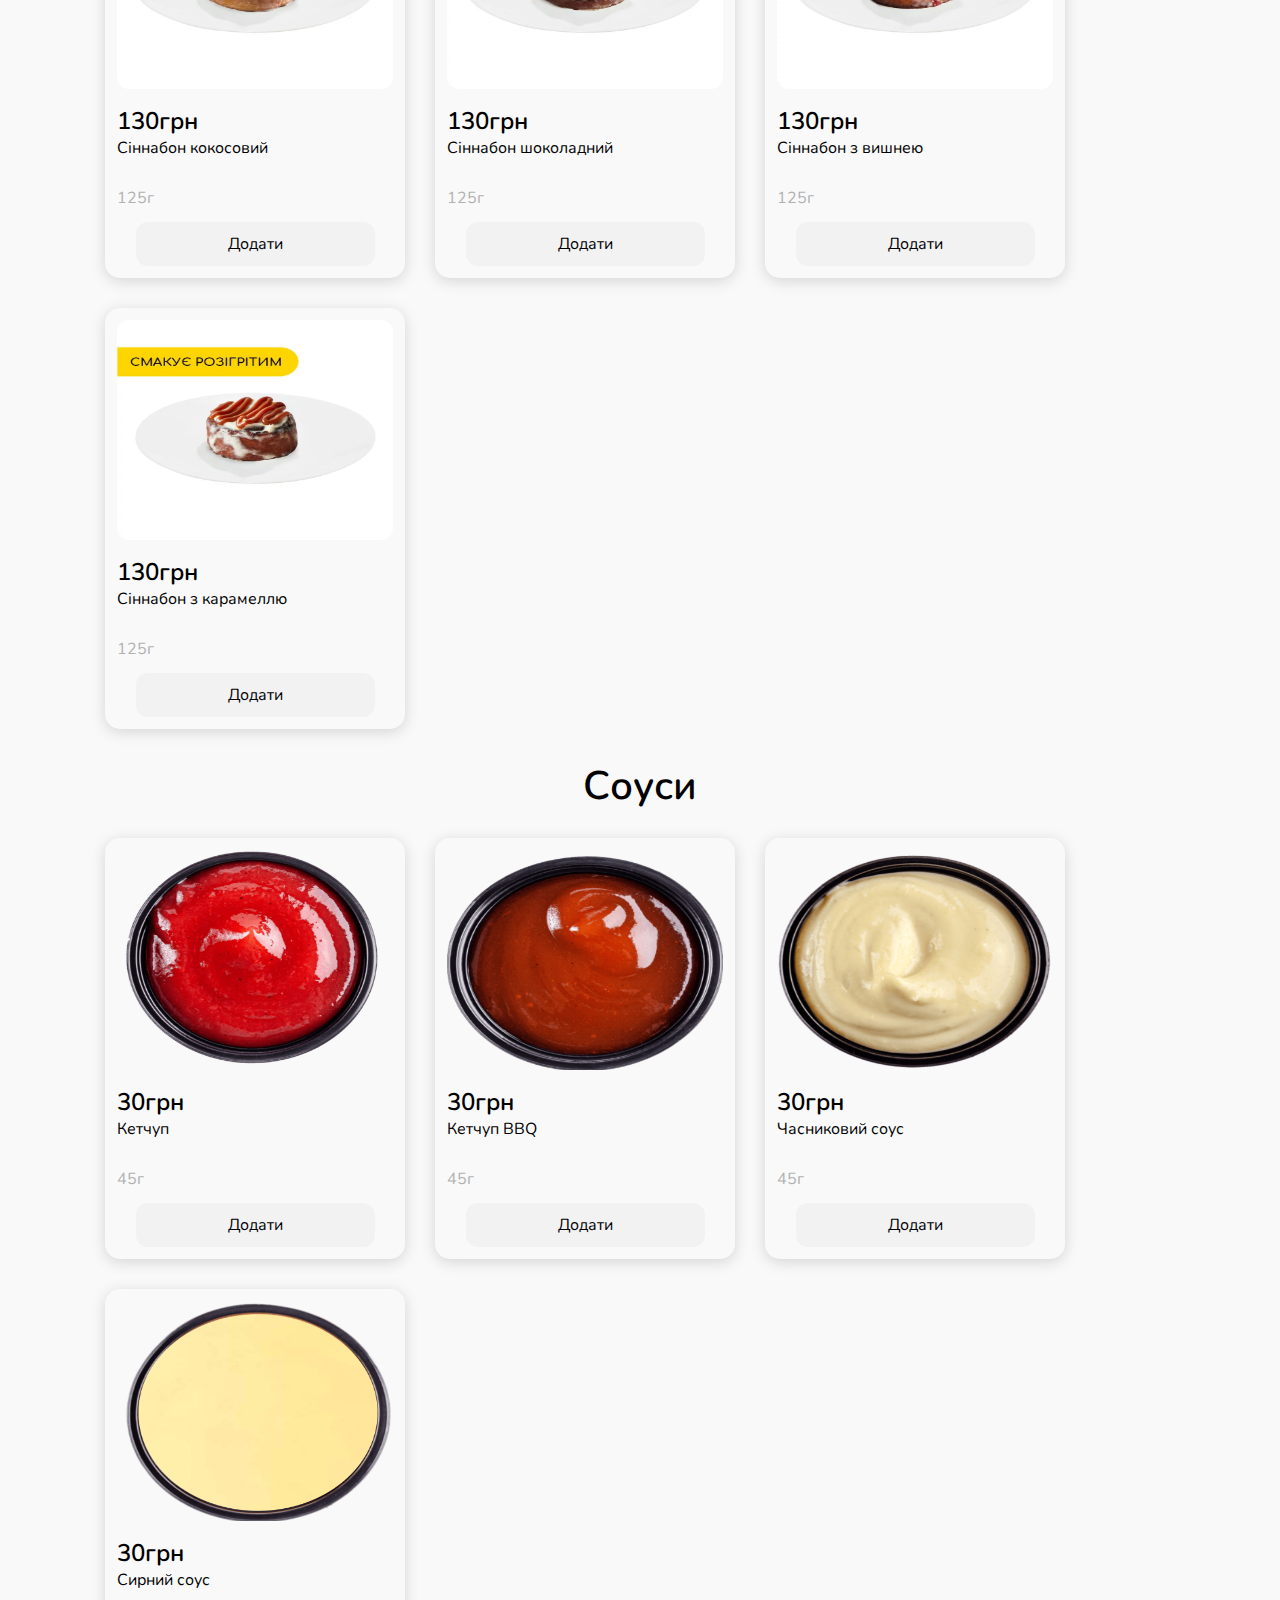
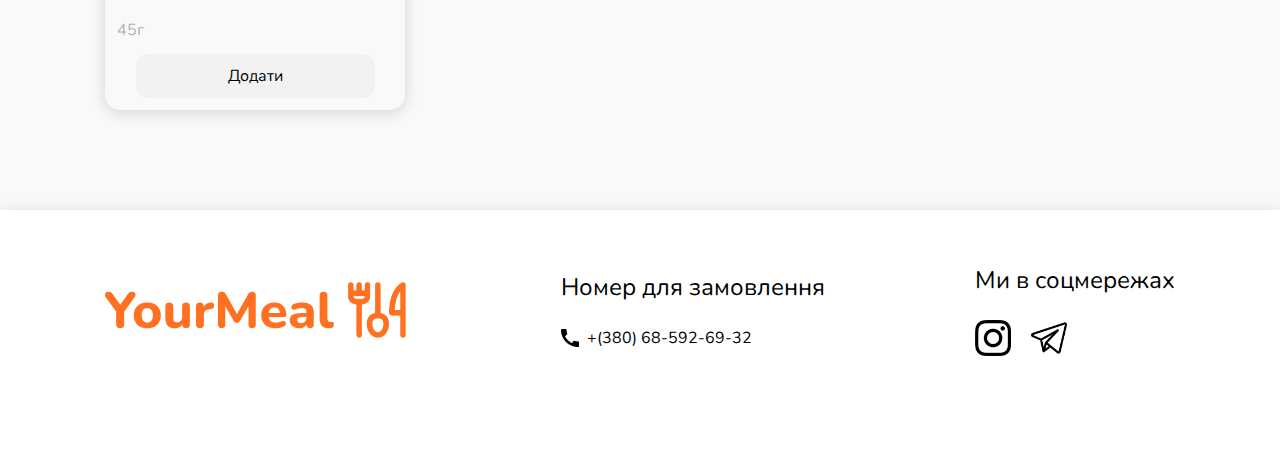
==== commit 61966df3: "YourMeal project" ====
--- a/index.html
+++ b/index.html
@@ -14,22 +14,18 @@
 </head>
 <body>
     <header class="header" id="header">
-        <div class="container">
-            <div class="header__nav-wrap">
-                <a href="./index.html"><img src="./img/page-img/logo-header.svg" alt="YourMeal" class="logo"></a>
-    
-                <ul class="nav-btn">
-                    <li class="nav-btn__item"><a href="#!" class="btn-login">Login</a></li>
-                    <li class="nav-btn__item"><a href="#!" class="btn-sign">Sign up</a></li>
-                </ul>
-            </div> 
-        </div>
-
+
+        <div class="header__logo-wrapper">
+            <a href="./index.html" class="header__logo-link">
+                <img src="./img/page-img/logo-header.svg" alt="YourMeal" class="header__logo">
+            </a>
+        </div>
+        
         <div class="header__wrap">
-                <img src="./img/page-img/pic.png" alt="pic">
-                <div class="header-text-block">
-                    <h1 class="header-title">Швидкий шлях <span class="accent">до смачного!</span></h1>
-                    <p class="header-p">Безкоштовна доставка від 500 грн</p>
+                <img src="./img/page-img/pic.png" alt="pic" class="header__image">
+                <div class="header__text-block">
+                    <h1 class="header__title">Швидкий шлях <span class="header__title-accent">до смачного!</span></h1>
+                    <p class="header__description">Безкоштовна доставка від 500 грн</p>
                 </div>  
         </div>
     </header>
@@ -91,32 +87,32 @@
                             
                             <div class="card__title-wrap">
                                 <div class="card__price">
+                                    <p class="price-number" data-base-price="239">239</p>
+                                    <p>грн</p>
+                                </div>
+
+                                <p class="card__name">Мясна бомба</p>
+                            </div>
+                            
+                            <p class="card__waight">520г</p>
+                        </div>
+                        
+                        <div class="card__btn-wrap">
+                            <button class="card__btn">Додати</button>
+                        </div>
+                    </div>
+                </li>
+
+                <li class="card">
+                    <div class="card__content">
+                        <div class="card__content-wrap">
+                            <img src="./img/burgers/cheese-burger.png" alt="Супер сирний бургер" class="card__img">
+                            
+                            <div class="card__title-wrap">
+                                <div class="card__price">
                                     <p class="price-number">239</p>
                                     <p>грн</p>
                                 </div>
-
-                                <p class="card__name">Мясна бомба</p>
-                            </div>
-                            
-                            <p class="card__waight">520г</p>
-                        </div>
-                        
-                        <div class="card__btn-wrap">
-                            <button class="card__btn">Додати</button>
-                        </div>
-                    </div>
-                </li>
-
-                <li class="card">
-                    <div class="card__content">
-                        <div class="card__content-wrap">
-                            <img src="./img/burgers/cheese-burger.png" alt="Супер сирний бургер" class="card__img">
-                            
-                            <div class="card__title-wrap">
-                                <div class="card__price">
-                                    <p class="price-number">239</p>
-                                    <p>грн</p>
-                                </div>
                                 <h5 class="card__name">Супер сирний</h5>
                             </div>
                             
@@ -139,7 +135,7 @@
                                     <p class="price-number">269</p>
                                     <p>грн</p>
                                 </div>
-                                <h5 class="card__name">ситний</h5>
+                                <h5 class="card__name">Ситний</h5>
                             </div>
                             
                             <p class="card__waight">580г</p>
--- a/css/main.css
+++ b/css/main.css
@@ -17,10 +17,8 @@
     --btn-hover: var(--accent);
     --text-hover: var(--white);
 
-
     /* Test color */
     /*#024234*/
-
     
     --box-shadow: 0px 3px 15px 0px rgba(0, 0, 0, 0.15);
    /* box-shadow: 0px 5px 35px 0px rgba(0, 0, 0, 0.25);*/
@@ -47,18 +45,16 @@
 
 .header {
     padding-top: 24px;
-    padding-bottom: 24px; /*у макеті немає*/
-
+    padding-bottom: 24px; 
     background-color: var(--header-bg);
 }
 
-.header__nav-wrap {
-    display: flex;
-    justify-content: space-between;
-    align-items: center;
-    column-gap: 30px;
-    row-gap: 20px;
-    flex-wrap: wrap;
+.header__logo-wrapper {
+    display: flex;
+    justify-content: center; /* Центрування логотипу */
+    width: 100%;
+
+    padding-bottom: 30px;
 }
 
 .nav-btn {
@@ -101,18 +97,18 @@
     padding-bottom: 16px;
 }
 
-.header-title {
+.header__title {
     font-size: 50px;
     font-weight: 800;
     color: var(--white);
     width: 437px;
 }
 
-.accent {
+.header__title-accent {
     color: var(--btn-hover);
 }
 
-.header-p {
+.header__description {
     color: var(--white);
 }
 
@@ -336,7 +332,7 @@
 
 .basket {
     padding-top: 50px;
-    padding-bottom: 70px;
+    padding-bottom: 100px;
 }
 
 .basket-card {
@@ -413,7 +409,7 @@
 
 .completion {
     text-align: center;
-    padding-bottom: 12px;
+    padding-bottom: 34px;
 }
 
 .completion__btn {
@@ -433,8 +429,123 @@
     color: var(--text-hover);
 }
 
-
-/*.card__btn-wrap {
+/*форма замовлення*/
+
+.delivery-registration {
+    display: flex;
+    justify-content: center;
+    align-items: center;
+    padding-bottom: 100px;
+}
+
+
+.sides-wrap {
+    display: flex;
+    justify-content: center;
+
+    width: 684px; /* 342px + 342px */
+    border-radius: 24px;
+    overflow: hidden;
+    box-shadow: var(--box-shadow);
+}
+
+.left-side {
+    background-color: var(--header-bg);
+    width: 342px;
+    display: flex;
+    justify-content: center;
+    align-items: center;
+    padding: 20px;
+}
+
+.right-side { /*pb 24  pt 44*/
+    width: 342px;
+    padding-top: 44px;
+    padding-bottom: 24px;
+    padding-left: 24px;
+    padding-right: 24px;
+}
+
+.right-side__title {
+    font-weight: 600;
+    font-size: 24px;
+}
+
+.registration-form {
+    padding-top: 20px;
+}
+
+.form__input-text {
+    padding: 12px;
+    margin-bottom: 8px; /*8*/
+    border: 1px solid var(--grey);
+    width: 294px;
+    border-radius: 12px;
+
+}
+
+.form__label-wrap {
+    padding-top: 8px;
+    padding-bottom: 16px;
+    display: flex;
+    flex-direction: column;
+}
+
+.form__input-radio {
+    appearance: none;
+    -webkit-appearance: none;
+    background-color: #fff;
+    border: 1px solid black;
+    border-radius: 50%;
+    width: 12px;
+    height: 12px;
+    cursor: pointer;
+    position: relative;
+}
+
+
+.form__input-radio:checked {
+    background-color: var(--btn-hover);
+}
+
+.submit-btn-wrap {
     text-align: center;
-    padding-bottom: 12px;
-}*/+    padding-top: 32px;
+}
+
+.form__btn {
+    border-radius: 12px;
+    background-color: var(--color-btn);
+    color: var(--text-color);
+    padding-top: 11px;
+    padding-bottom: 11px;
+    padding-left: 92px;
+    padding-right: 92px;
+
+    transition: background-color 0.3s ease, color 0.3s ease; /* Плавність зміни кольорів */
+}
+
+.form__btn:hover {
+    background-color: var(--btn-hover);
+    color: var(--text-hover);
+}
+
+.delivery-input {
+    padding: 12px;
+    margin-bottom: 8px; /*8*/
+    border: 1px solid var(--grey);
+    width: 143px;
+    border-radius: 12px;
+}
+
+.success {
+    padding-top: 10px;
+    font-size: 12px;
+    text-align: center;
+}
+
+.display {
+    display: none;
+}
+
+
